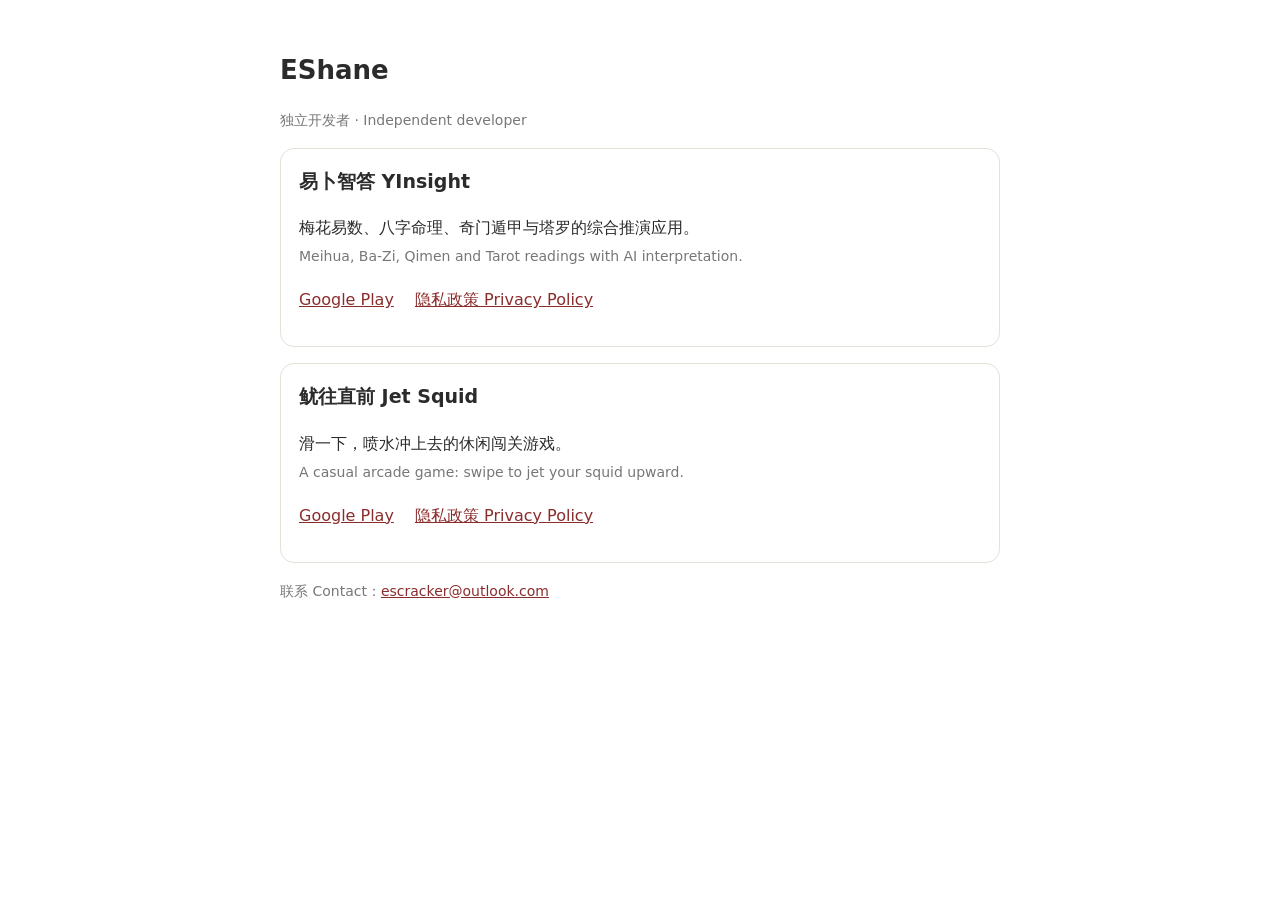
==== index.html @ 54c277d2 "Add files via upload" ====
<!DOCTYPE html>
<html lang="zh-CN">
<head>
<meta charset="utf-8">
<meta name="viewport" content="width=device-width, initial-scale=1">
<title>EShane · Apps</title>
<link rel="stylesheet" href="style.css">
</head>
<body>
  <h1>EShane</h1>
  <p class="muted">独立开发者 · Independent developer</p>

  <div class="app">
    <h2>易卜智答 YInsight</h2>
    <p>梅花易数、八字命理、奇门遁甲与塔罗的综合推演应用。<br>
    <span class="muted">Meihua, Ba-Zi, Qimen and Tarot readings with AI interpretation.</span></p>
    <p class="links">
      <a href="https://play.google.com/store/apps/details?id=com.escracker.yinsight">Google Play</a>
      <a href="privacy-yinsight.html">隐私政策 Privacy Policy</a>
    </p>
  </div>

  <div class="app">
    <h2>鱿往直前 Jet Squid</h2>
    <p>滑一下，喷水冲上去的休闲闯关游戏。<br>
    <span class="muted">A casual arcade game: swipe to jet your squid upward.</span></p>
    <p class="links">
      <a href="https://play.google.com/store/apps/details?id=JETSQUID_PACKAGE_NAME">Google Play</a>
      <a href="privacy-jetsquid.html">隐私政策 Privacy Policy</a>
    </p>
  </div>

  <p class="muted">联系 Contact：<a href="mailto:escracker@outlook.com">escracker@outlook.com</a></p>
</body>
</html>
---- style.css ----
body{font-family:system-ui,-apple-system,"PingFang SC","Microsoft YaHei",sans-serif;max-width:720px;margin:48px auto;padding:0 20px;color:#2b2b2b;line-height:1.75}
h1{font-size:26px;margin:0 0 4px}h2{font-size:19px;margin:32px 0 8px}h3{font-size:16px;margin:20px 0 6px}
.muted{color:#777;font-size:14px}a{color:#8b2c2c}
.app{border:1px solid #e5e0d8;border-radius:14px;padding:16px 18px;margin:16px 0}
.app h2{margin:0 0 4px}.links a{margin-right:16px}
hr{border:none;border-top:1px solid #e5e0d8;margin:40px 0}
ul{padding-left:22px}
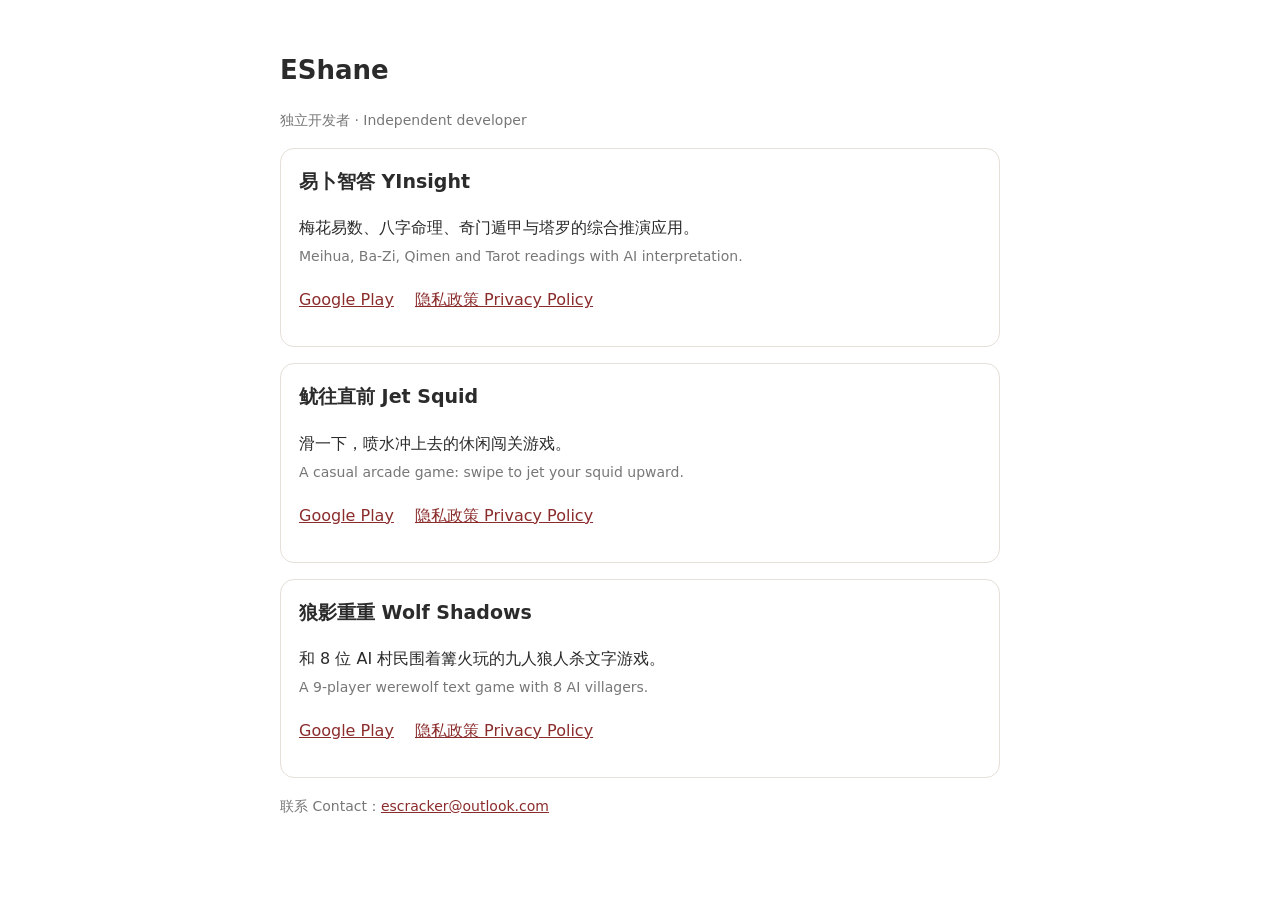
==== commit 059e0975: "Add Wolf Shadows privacy policy and app listing Co-Authored-By: Claude Opus 5.5 <noreply@anthropic.c" ====
--- a/index.html
+++ b/index.html
@@ -25,8 +25,18 @@
     <p>滑一下，喷水冲上去的休闲闯关游戏。<br>
     <span class="muted">A casual arcade game: swipe to jet your squid upward.</span></p>
     <p class="links">
-      <a href="https://play.google.com/store/apps/details?id=JETSQUID_PACKAGE_NAME">Google Play</a>
+      <a href="https://play.google.com/store/apps/details?id=com.shane.jetsquid">Google Play</a>
       <a href="privacy-jetsquid.html">隐私政策 Privacy Policy</a>
+    </p>
+  </div>
+
+  <div class="app">
+    <h2>狼影重重 Wolf Shadows</h2>
+    <p>和 8 位 AI 村民围着篝火玩的九人狼人杀文字游戏。<br>
+    <span class="muted">A 9-player werewolf text game with 8 AI villagers.</span></p>
+    <p class="links">
+      <a href="https://play.google.com/store/apps/details?id=com.shane.wolfshadows">Google Play</a>
+      <a href="privacy-wolfshadows.html">隐私政策 Privacy Policy</a>
     </p>
   </div>
 
